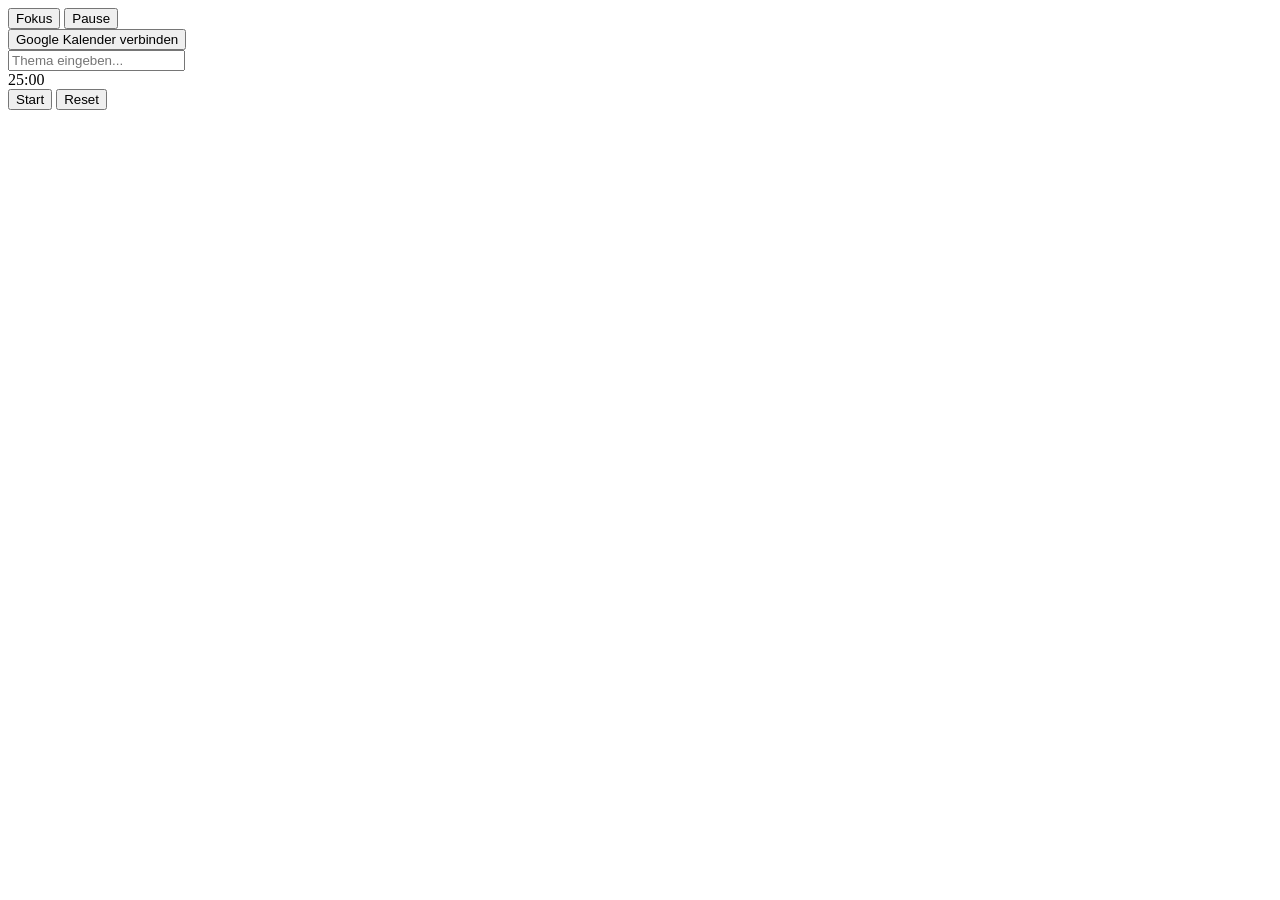
==== index.html @ 90860782 "Create index.html" ====
<!DOCTYPE html>
<html lang="de">
<head>
  <meta charset="UTF-8" />
  <meta name="viewport" content="width=device-width, initial-scale=1.0, maximum-scale=1.0, user-scalable=no" />
  <meta name="apple-mobile-web-app-capable" content="yes" />
  <meta name="apple-mobile-web-app-status-bar-style" content="black-translucent" />
  <meta name="theme-color" content="#0d0d0f" />
  <title>Focus</title>
  <link rel="stylesheet" href="style.css" />
  <link rel="manifest" href="manifest.json" />
  <script src="https://accounts.google.com/gsi/client" async defer></script>
</head>
<body>
  <main class="container">
    <header class="top-bar">
      <div class="mode-switch">
        <button id="btn-focus" class="mode-btn active" onclick="setMode('focus')">Fokus</button>
        <button id="btn-break" class="mode-btn" onclick="setMode('break')">Pause</button>
      </div>
      <button id="auth-btn" class="auth-btn" onclick="handleAuth()">Google Kalender verbinden</button>
    </header>

    <section class="timer-section">
      <input 
        type="text" 
        id="topic-input" 
        placeholder="Thema eingeben..." 
        autocomplete="off"
      />
      <div id="timer-display" class="timer">25:00</div>
      
      <div class="controls">
        <button id="start-btn" class="primary-btn" onclick="toggleTimer()">Start</button>
        <button id="reset-btn" class="secondary-btn" onclick="resetTimer()">Reset</button>
      </div>
      <p id="status-msg" class="status-msg"></p>
    </section>
  </main>

  <script>
    // HIER DEINE GOOGLE CLIENT ID EINTRAGEN:
    const CLIENT_ID = "DEINE_CLIENT_ID_HIER.apps.googleusercontent.com";
    const SCOPES = "https://www.googleapis.com/auth/calendar.events";

    let tokenClient;
    let accessToken = localStorage.getItem("gcal_token") || null;

    let mode = "focus"; // 'focus' oder 'break'
    let duration = 25 * 60;
    let timeLeft = duration;
    let timerInterval = null;
    let startTime = null;

    const timerDisplay = document.getElementById("timer-display");
    const startBtn = document.getElementById("start-btn");
    const topicInput = document.getElementById("topic-input");
    const authBtn = document.getElementById("auth-btn");
    const statusMsg = document.getElementById("status-msg");

    // Gespeichertes Thema laden
    topicInput.value = localStorage.getItem("focus_topic") || "";
    topicInput.addEventListener("input", () => {
      localStorage.setItem("focus_topic", topicInput.value);
    });

    // Google OAuth initialisieren
    window.onload = () => {
      if (accessToken) {
        authBtn.textContent = "Kalender aktiv";
        authBtn.classList.add("connected");
      }
      tokenClient = google.accounts.oauth2.initTokenClient({
        client_id: CLIENT_ID,
        scope: SCOPES,
        callback: (tokenResponse) => {
          if (tokenResponse && tokenResponse.access_token) {
            accessToken = tokenResponse.access_token;
            localStorage.setItem("gcal_token", accessToken);
            authBtn.textContent = "Kalender aktiv";
            authBtn.classList.add("connected");
            showStatus("Google Kalender verbunden.");
          }
        },
      });
    };

    function handleAuth() {
      tokenClient.requestAccessToken({ prompt: "consent" });
    }

    function setMode(newMode) {
      if (timerInterval) clearInterval(timerInterval);
      timerInterval = null;
      startBtn.textContent = "Start";
      mode = newMode;

      document.getElementById("btn-focus").classList.toggle("active", mode === "focus");
      document.getElementById("btn-break").classList.toggle("active", mode === "break");

      duration = mode === "focus" ? 25 * 60 : 5 * 60;
      timeLeft = duration;
      updateDisplay();
    }

    function toggleTimer() {
      if (timerInterval) {
        clearInterval(timerInterval);
        timerInterval = null;
        startBtn.textContent = "Weiter";
      } else {
        if (!startTime) startTime = new Date();
        startBtn.textContent = "Pause";
        timerInterval = setInterval(() => {
          timeLeft--;
          updateDisplay();
          if (timeLeft <= 0) {
            completeSession();
          }
        }, 1000);
      }
    }

    function resetTimer() {
      clearInterval(timerInterval);
      timerInterval = null;
      startTime = null;
      timeLeft = duration;
      startBtn.textContent = "Start";
      updateDisplay();
    }

    function updateDisplay() {
      const mins = Math.floor(timeLeft / 60).toString().padStart(2, "0");
      const secs = (timeLeft % 60).toString().padStart(2, "0");
      timerDisplay.textContent = `${mins}:${secs}`;
      document.title = `${mins}:${secs} – ${topicInput.value || "Focus"}`;
    }

    async function completeSession() {
      clearInterval(timerInterval);
      timerInterval = null;
      const endTime = new Date();
      playBeep();

      if (mode === "focus" && accessToken) {
        await logToGoogleCalendar(startTime || new Date(endTime - duration * 1000), endTime);
      } else if (mode === "focus") {
        showStatus("Session beendet (Kalender nicht verbunden).");
      }

      startTime = null;
      setMode(mode === "focus" ? "break" : "focus");
    }

    async function logToGoogleCalendar(start, end) {
      const topic = topicInput.value.trim() || "Fokus-Session";
      const event = {
        summary: `🍅 ${topic}`,
        description: "Automatisch erfasste Pomodoro-Session",
        start: { dateTime: start.toISOString() },
        end: { dateTime: end.toISOString() },
      };

      try {
        const res = await fetch("https://www.googleapis.com/calendar/v3/calendars/primary/events", {
          method: "POST",
          headers: {
            Authorization: `Bearer ${accessToken}`,
            "Content-Type": "application/json",
          },
          body: JSON.stringify(event),
        });

        if (res.status === 401) {
          // Token abgelaufen -> neu anfordern
          localStorage.removeItem("gcal_token");
          authBtn.textContent = "Neu verbinden";
          authBtn.classList.remove("connected");
          showStatus("Bitte Kalender kurz neu verbinden.");
          return;
        }

        if (res.ok) {
          showStatus(`Im Kalender gespeichert: ${topic}`);
        }
      } catch (err) {
        showStatus("Fehler beim Kalender-Sync.");
      }
    }

    function showStatus(text) {
      statusMsg.textContent = text;
      setTimeout(() => (statusMsg.textContent = ""), 5000);
    }

    function playBeep() {
      const ctx = new (window.AudioContext || window.webkitAudioContext)();
      const osc = ctx.createOscillator();
      osc.type = "sine";
      osc.frequency.setValueAtTime(528, ctx.currentTime);
      osc.connect(ctx.destination);
      osc.start();
      osc.stop(ctx.currentTime + 0.4);
    }
  </script>
</body>
</html>
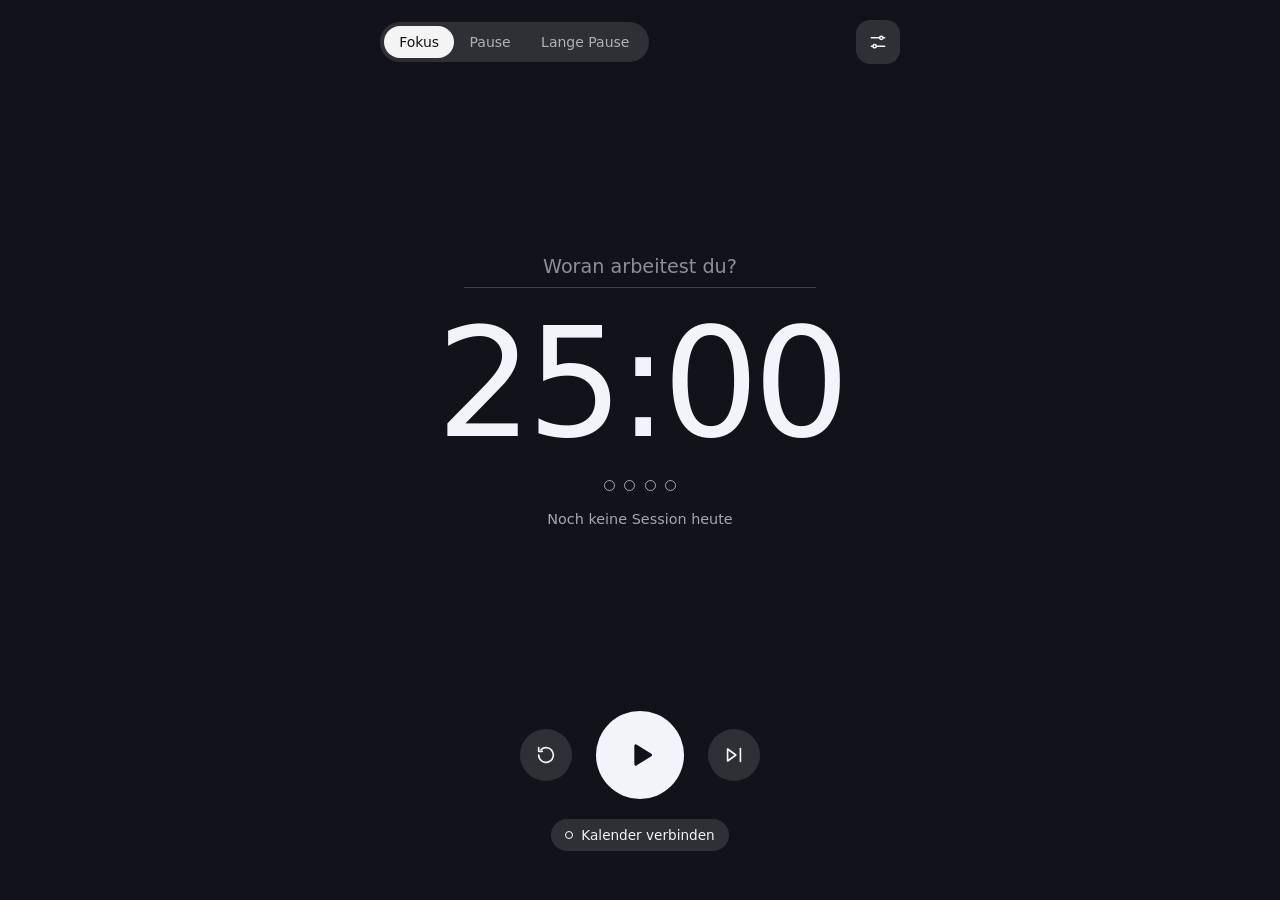
==== commit d5c44011: "Add files via upload" ====
--- a/index.html
+++ b/index.html
@@ -2,207 +2,79 @@
 <html lang="de">
 <head>
   <meta charset="UTF-8" />
-  <meta name="viewport" content="width=device-width, initial-scale=1.0, maximum-scale=1.0, user-scalable=no" />
+  <meta name="viewport" content="width=device-width, initial-scale=1, viewport-fit=cover" />
+  <meta name="theme-color" content="#12131A" />
+  <meta name="color-scheme" content="dark" />
+  <meta name="description" content="Pomodoro-Timer mit Google-Kalender-Anbindung" />
   <meta name="apple-mobile-web-app-capable" content="yes" />
+  <meta name="mobile-web-app-capable" content="yes" />
   <meta name="apple-mobile-web-app-status-bar-style" content="black-translucent" />
-  <meta name="theme-color" content="#0d0d0f" />
+  <meta name="apple-mobile-web-app-title" content="Focus" />
   <title>Focus</title>
+  <link rel="manifest" href="manifest.json" />
+  <link rel="icon" href="icons/icon-192.png" type="image/png" />
+  <link rel="apple-touch-icon" href="icons/apple-touch-icon.png" />
   <link rel="stylesheet" href="style.css" />
-  <link rel="manifest" href="manifest.json" />
   <script src="https://accounts.google.com/gsi/client" async defer></script>
 </head>
-<body>
-  <main class="container">
-    <header class="top-bar">
-      <div class="mode-switch">
-        <button id="btn-focus" class="mode-btn active" onclick="setMode('focus')">Fokus</button>
-        <button id="btn-break" class="mode-btn" onclick="setMode('break')">Pause</button>
+<body data-mode="focus">
+  <div class="fill" id="fill" aria-hidden="true"></div>
+
+  <main class="app">
+    <header class="bar">
+      <div class="modes" role="group" aria-label="Phase">
+        <button class="mode" data-mode="focus" aria-pressed="true">Fokus</button>
+        <button class="mode" data-mode="break" aria-pressed="false">Pause</button>
+        <button class="mode" data-mode="long" aria-pressed="false">Lange Pause</button>
       </div>
-      <button id="auth-btn" class="auth-btn" onclick="handleAuth()">Google Kalender verbinden</button>
+      <button id="settings-btn" class="icon-btn" aria-label="Einstellungen">
+        <svg viewBox="0 0 24 24" width="20" height="20" fill="none" stroke="currentColor" stroke-width="1.8" stroke-linecap="round"><path d="M4 7h10M18 7h2M4 17h2M10 17h10"/><circle cx="16" cy="7" r="2"/><circle cx="8" cy="17" r="2"/></svg>
+      </button>
     </header>
 
-    <section class="timer-section">
-      <input 
-        type="text" 
-        id="topic-input" 
-        placeholder="Thema eingeben..." 
-        autocomplete="off"
-      />
-      <div id="timer-display" class="timer">25:00</div>
-      
-      <div class="controls">
-        <button id="start-btn" class="primary-btn" onclick="toggleTimer()">Start</button>
-        <button id="reset-btn" class="secondary-btn" onclick="resetTimer()">Reset</button>
+    <section class="stage">
+      <label class="sr-only" for="topic">Thema der Session</label>
+      <input id="topic" type="text" placeholder="Woran arbeitest du?" autocomplete="off" maxlength="80" />
+      <div id="time" class="time" role="timer" aria-label="Verbleibende Zeit">25:00</div>
+      <div class="dots" id="dots" role="img" aria-label="0 von 4 Sessions">
+        <span></span><span></span><span></span><span></span>
       </div>
-      <p id="status-msg" class="status-msg"></p>
+      <p id="today" class="today"></p>
     </section>
+
+    <footer class="dock">
+      <button id="reset" class="icon-btn round" aria-label="Zurücksetzen">
+        <svg viewBox="0 0 24 24" width="22" height="22" fill="none" stroke="currentColor" stroke-width="1.8" stroke-linecap="round" stroke-linejoin="round"><path d="M4 12a8 8 0 1 0 2.6-5.9"/><path d="M4 4v4h4"/></svg>
+      </button>
+      <button id="toggle" class="play" aria-label="Start">
+        <svg class="i-play" viewBox="0 0 24 24" width="34" height="34" fill="currentColor"><path d="M8 5.5v13a1 1 0 0 0 1.5.86l10.5-6.5a1 1 0 0 0 0-1.72L9.5 4.64A1 1 0 0 0 8 5.5Z"/></svg>
+        <svg class="i-pause" viewBox="0 0 24 24" width="34" height="34" fill="currentColor"><rect x="6" y="5" width="4.5" height="14" rx="1.2"/><rect x="13.5" y="5" width="4.5" height="14" rx="1.2"/></svg>
+      </button>
+      <button id="skip" class="icon-btn round" aria-label="Phase überspringen">
+        <svg viewBox="0 0 24 24" width="22" height="22" fill="none" stroke="currentColor" stroke-width="1.8" stroke-linecap="round" stroke-linejoin="round"><path d="M5 5.5v13l9-6.5-9-6.5Z"/><path d="M19 5v14"/></svg>
+      </button>
+    </footer>
+
+    <button id="cal" class="cal"><span class="cal-dot"></span><span id="cal-text">Kalender verbinden</span></button>
+    <p id="status" class="status" role="status" aria-live="polite"></p>
   </main>
 
-  <script>
-    // HIER DEINE GOOGLE CLIENT ID EINTRAGEN:
-    const CLIENT_ID = "DEINE_CLIENT_ID_HIER.apps.googleusercontent.com";
-    const SCOPES = "https://www.googleapis.com/auth/calendar.events";
+  <dialog id="settings">
+    <form method="dialog" id="settings-form">
+      <h2>Einstellungen</h2>
+      <p class="hint">Dauer in Minuten</p>
+      <label>Fokus <input id="s-focus" type="number" min="1" max="180" inputmode="numeric" /></label>
+      <label>Pause <input id="s-break" type="number" min="1" max="60" inputmode="numeric" /></label>
+      <label>Lange Pause <input id="s-long" type="number" min="1" max="90" inputmode="numeric" /></label>
+      <p id="install-hint" class="hint" hidden>Zum Installieren: Teilen-Symbol, dann „Zum Home-Bildschirm“.</p>
+      <div class="dialog-actions">
+        <button type="button" id="install" class="ghost" hidden>App installieren</button>
+        <button type="button" id="cancel" class="ghost">Abbrechen</button>
+        <button type="submit" class="solid">Speichern</button>
+      </div>
+    </form>
+  </dialog>
 
-    let tokenClient;
-    let accessToken = localStorage.getItem("gcal_token") || null;
-
-    let mode = "focus"; // 'focus' oder 'break'
-    let duration = 25 * 60;
-    let timeLeft = duration;
-    let timerInterval = null;
-    let startTime = null;
-
-    const timerDisplay = document.getElementById("timer-display");
-    const startBtn = document.getElementById("start-btn");
-    const topicInput = document.getElementById("topic-input");
-    const authBtn = document.getElementById("auth-btn");
-    const statusMsg = document.getElementById("status-msg");
-
-    // Gespeichertes Thema laden
-    topicInput.value = localStorage.getItem("focus_topic") || "";
-    topicInput.addEventListener("input", () => {
-      localStorage.setItem("focus_topic", topicInput.value);
-    });
-
-    // Google OAuth initialisieren
-    window.onload = () => {
-      if (accessToken) {
-        authBtn.textContent = "Kalender aktiv";
-        authBtn.classList.add("connected");
-      }
-      tokenClient = google.accounts.oauth2.initTokenClient({
-        client_id: CLIENT_ID,
-        scope: SCOPES,
-        callback: (tokenResponse) => {
-          if (tokenResponse && tokenResponse.access_token) {
-            accessToken = tokenResponse.access_token;
-            localStorage.setItem("gcal_token", accessToken);
-            authBtn.textContent = "Kalender aktiv";
-            authBtn.classList.add("connected");
-            showStatus("Google Kalender verbunden.");
-          }
-        },
-      });
-    };
-
-    function handleAuth() {
-      tokenClient.requestAccessToken({ prompt: "consent" });
-    }
-
-    function setMode(newMode) {
-      if (timerInterval) clearInterval(timerInterval);
-      timerInterval = null;
-      startBtn.textContent = "Start";
-      mode = newMode;
-
-      document.getElementById("btn-focus").classList.toggle("active", mode === "focus");
-      document.getElementById("btn-break").classList.toggle("active", mode === "break");
-
-      duration = mode === "focus" ? 25 * 60 : 5 * 60;
-      timeLeft = duration;
-      updateDisplay();
-    }
-
-    function toggleTimer() {
-      if (timerInterval) {
-        clearInterval(timerInterval);
-        timerInterval = null;
-        startBtn.textContent = "Weiter";
-      } else {
-        if (!startTime) startTime = new Date();
-        startBtn.textContent = "Pause";
-        timerInterval = setInterval(() => {
-          timeLeft--;
-          updateDisplay();
-          if (timeLeft <= 0) {
-            completeSession();
-          }
-        }, 1000);
-      }
-    }
-
-    function resetTimer() {
-      clearInterval(timerInterval);
-      timerInterval = null;
-      startTime = null;
-      timeLeft = duration;
-      startBtn.textContent = "Start";
-      updateDisplay();
-    }
-
-    function updateDisplay() {
-      const mins = Math.floor(timeLeft / 60).toString().padStart(2, "0");
-      const secs = (timeLeft % 60).toString().padStart(2, "0");
-      timerDisplay.textContent = `${mins}:${secs}`;
-      document.title = `${mins}:${secs} – ${topicInput.value || "Focus"}`;
-    }
-
-    async function completeSession() {
-      clearInterval(timerInterval);
-      timerInterval = null;
-      const endTime = new Date();
-      playBeep();
-
-      if (mode === "focus" && accessToken) {
-        await logToGoogleCalendar(startTime || new Date(endTime - duration * 1000), endTime);
-      } else if (mode === "focus") {
-        showStatus("Session beendet (Kalender nicht verbunden).");
-      }
-
-      startTime = null;
-      setMode(mode === "focus" ? "break" : "focus");
-    }
-
-    async function logToGoogleCalendar(start, end) {
-      const topic = topicInput.value.trim() || "Fokus-Session";
-      const event = {
-        summary: `🍅 ${topic}`,
-        description: "Automatisch erfasste Pomodoro-Session",
-        start: { dateTime: start.toISOString() },
-        end: { dateTime: end.toISOString() },
-      };
-
-      try {
-        const res = await fetch("https://www.googleapis.com/calendar/v3/calendars/primary/events", {
-          method: "POST",
-          headers: {
-            Authorization: `Bearer ${accessToken}`,
-            "Content-Type": "application/json",
-          },
-          body: JSON.stringify(event),
-        });
-
-        if (res.status === 401) {
-          // Token abgelaufen -> neu anfordern
-          localStorage.removeItem("gcal_token");
-          authBtn.textContent = "Neu verbinden";
-          authBtn.classList.remove("connected");
-          showStatus("Bitte Kalender kurz neu verbinden.");
-          return;
-        }
-
-        if (res.ok) {
-          showStatus(`Im Kalender gespeichert: ${topic}`);
-        }
-      } catch (err) {
-        showStatus("Fehler beim Kalender-Sync.");
-      }
-    }
-
-    function showStatus(text) {
-      statusMsg.textContent = text;
-      setTimeout(() => (statusMsg.textContent = ""), 5000);
-    }
-
-    function playBeep() {
-      const ctx = new (window.AudioContext || window.webkitAudioContext)();
-      const osc = ctx.createOscillator();
-      osc.type = "sine";
-      osc.frequency.setValueAtTime(528, ctx.currentTime);
-      osc.connect(ctx.destination);
-      osc.start();
-      osc.stop(ctx.currentTime + 0.4);
-    }
-  </script>
+  <script src="app.js"></script>
 </body>
 </html>
--- a/style.css
+++ b/style.css
@@ -0,0 +1,132 @@
+:root {
+  --ink: #12131A;
+  --text: #F3F4FA;
+  --muted: rgba(243, 244, 250, .66);
+  --line: rgba(255, 255, 255, .2);
+  --glass: rgba(255, 255, 255, .12);
+  --fill: #3350F0;
+  --font: "SF Pro Rounded", ui-rounded, "Segoe UI Variable Display", "Segoe UI", system-ui, -apple-system, sans-serif;
+}
+body[data-mode="break"] { --fill: #0F8A7C; }
+body[data-mode="long"]  { --fill: #7A4FD6; }
+
+* { box-sizing: border-box; margin: 0; padding: 0; }
+html, body { height: 100%; }
+body {
+  background: var(--ink);
+  color: var(--text);
+  font-family: var(--font);
+  overflow: hidden;
+  -webkit-tap-highlight-color: transparent;
+  -webkit-user-select: none;
+  user-select: none;
+}
+button, input { font: inherit; color: inherit; }
+button { cursor: pointer; border: 0; background: none; }
+:focus-visible { outline: 2px solid #fff; outline-offset: 3px; }
+.sr-only { position: absolute; width: 1px; height: 1px; overflow: hidden; clip: rect(0 0 0 0); white-space: nowrap; }
+
+/* Die Zeit füllt den Bildschirm von unten */
+.fill {
+  position: fixed; inset: 0;
+  background: var(--fill);
+  transform-origin: 50% 100%;
+  transform: scaleY(0);
+  transition: transform 1s linear, background-color .4s;
+}
+.fill.snap { transition: background-color .4s; }
+
+.app {
+  position: relative;
+  height: 100vh; height: 100dvh;
+  max-width: 560px;
+  margin: 0 auto;
+  display: flex; flex-direction: column;
+  padding: max(1.25rem, env(safe-area-inset-top)) 1.25rem max(1.25rem, env(safe-area-inset-bottom));
+}
+
+.bar { display: flex; justify-content: space-between; align-items: center; gap: .75rem; }
+.modes { display: flex; background: var(--glass); padding: 4px; border-radius: 999px; }
+.mode {
+  padding: .5rem .95rem; border-radius: 999px;
+  font-size: .875rem; font-weight: 500; color: var(--muted);
+  transition: background-color .2s, color .2s;
+}
+.mode[aria-pressed="true"] { background: rgba(255, 255, 255, .95); color: var(--ink); }
+
+.icon-btn {
+  width: 44px; height: 44px; display: grid; place-items: center;
+  border-radius: 14px; background: var(--glass); color: var(--text);
+  transition: background-color .2s;
+}
+.icon-btn:hover { background: rgba(255, 255, 255, .2); }
+.icon-btn.round { border-radius: 50%; width: 52px; height: 52px; }
+
+.stage {
+  flex: 1; display: flex; flex-direction: column;
+  align-items: center; justify-content: center; gap: 1.25rem;
+}
+#topic {
+  width: 100%; max-width: 22rem; text-align: center;
+  background: transparent; border: 0; border-bottom: 1px solid var(--line);
+  font-size: 1.2rem; padding: .6rem; outline: none;
+  -webkit-user-select: text; user-select: text;
+}
+#topic::placeholder { color: rgba(243, 244, 250, .55); }
+#topic:focus { border-bottom-color: #fff; }
+
+.time {
+  font-size: clamp(5.5rem, 24vw, 9.5rem);
+  font-weight: 300; line-height: 1;
+  letter-spacing: -.04em;
+  font-variant-numeric: tabular-nums;
+}
+.dots { display: flex; gap: .6rem; }
+.dots span { width: 11px; height: 11px; border-radius: 50%; border: 1.5px solid rgba(255, 255, 255, .6); transition: background-color .3s; }
+.dots span.on { background: #fff; border-color: #fff; }
+.today { font-size: .9rem; color: var(--muted); min-height: 1.3em; }
+
+.dock { display: flex; justify-content: center; align-items: center; gap: 1.5rem; padding-bottom: 1.25rem; }
+.play {
+  width: 88px; height: 88px; border-radius: 50%;
+  display: grid; place-items: center;
+  background: var(--text); color: var(--ink);
+  transition: transform .12s;
+}
+.play:active { transform: scale(.94); }
+.play .i-pause, .play.running .i-play { display: none; }
+.play.running .i-pause { display: block; }
+
+.cal {
+  align-self: center; display: flex; align-items: center; gap: .5rem;
+  padding: .5rem .9rem; border-radius: 999px;
+  background: var(--glass); font-size: .85rem; color: var(--text);
+}
+.cal-dot { width: 8px; height: 8px; border-radius: 50%; border: 1.5px solid #fff; }
+.cal.on .cal-dot { background: #7CF0A8; border-color: #7CF0A8; }
+.status { text-align: center; font-size: .85rem; color: var(--muted); min-height: 1.4em; margin-top: .6rem; }
+
+dialog {
+  margin: auto; width: min(92vw, 360px);
+  background: #1B1D27; color: var(--text);
+  border: 1px solid var(--line); border-radius: 20px; padding: 1.5rem;
+}
+dialog::backdrop { background: rgba(8, 9, 14, .6); backdrop-filter: blur(6px); }
+dialog h2 { font-size: 1.15rem; font-weight: 600; margin-bottom: .25rem; }
+dialog .hint { color: var(--muted); font-size: .85rem; margin-bottom: 1rem; }
+dialog label { display: flex; justify-content: space-between; align-items: center; padding: .55rem 0; border-bottom: 1px solid var(--line); }
+dialog input {
+  width: 5rem; text-align: right; background: rgba(255, 255, 255, .08);
+  border: 1px solid var(--line); border-radius: 10px; padding: .4rem .6rem;
+}
+.dialog-actions { display: flex; justify-content: flex-end; flex-wrap: wrap; gap: .5rem; margin-top: 1.25rem; }
+.ghost, .solid { padding: .6rem 1rem; border-radius: 12px; font-weight: 500; }
+.ghost { background: rgba(255, 255, 255, .08); }
+.solid { background: var(--text); color: var(--ink); }
+
+@media (prefers-reduced-motion: reduce) {
+  .fill, .play, .dots span { transition: none; }
+}
+@media (max-width: 380px) {
+  .mode { padding: .5rem .7rem; font-size: .8rem; }
+}
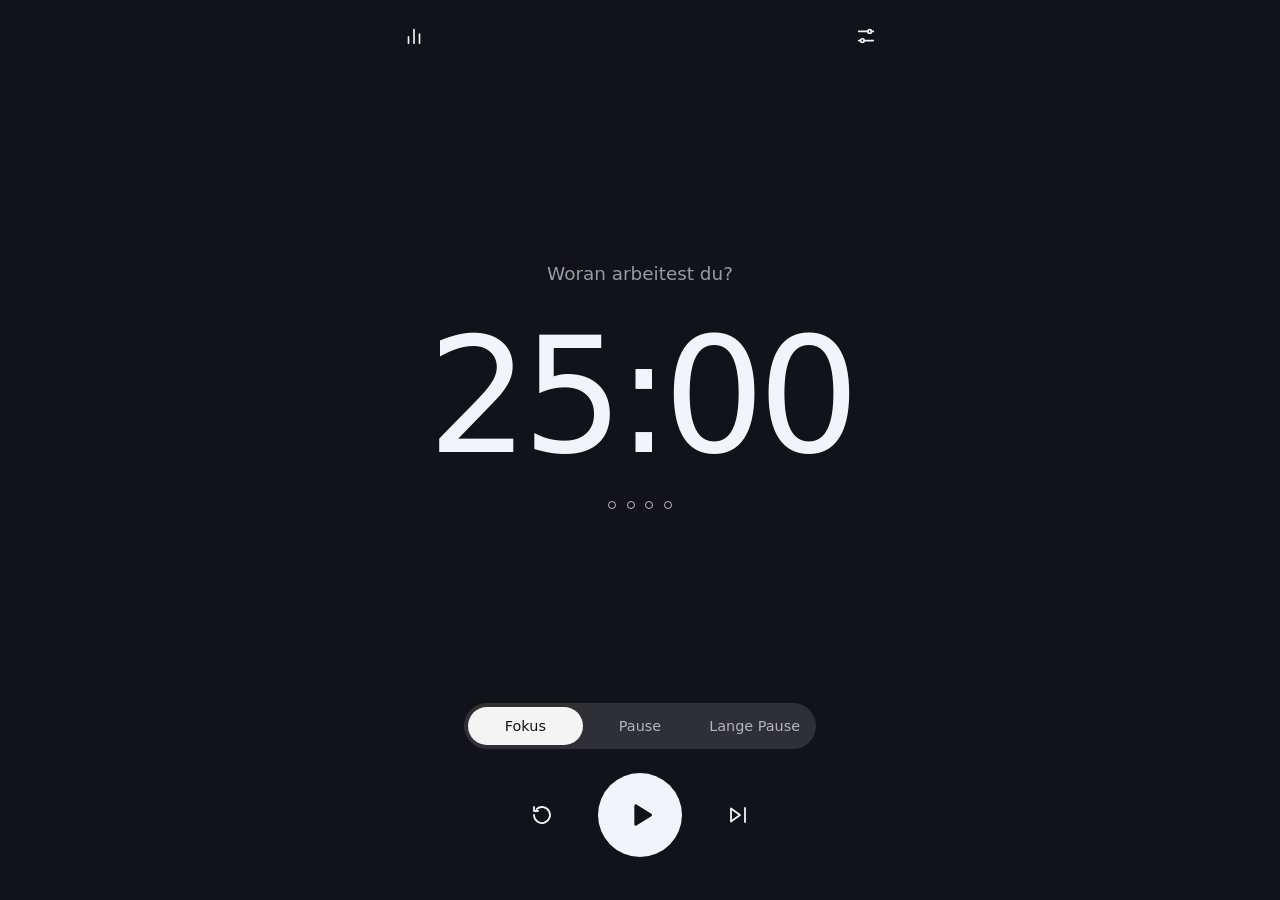
==== commit d395b43b: "Add files via upload" ====
--- a/index.html
+++ b/index.html
@@ -5,7 +5,7 @@
   <meta name="viewport" content="width=device-width, initial-scale=1, viewport-fit=cover" />
   <meta name="theme-color" content="#12131A" />
   <meta name="color-scheme" content="dark" />
-  <meta name="description" content="Pomodoro-Timer mit Google-Kalender-Anbindung" />
+  <meta name="description" content="Minimalistischer Pomodoro-Timer mit Google-Kalender-Anbindung" />
   <meta name="apple-mobile-web-app-capable" content="yes" />
   <meta name="mobile-web-app-capable" content="yes" />
   <meta name="apple-mobile-web-app-status-bar-style" content="black-translucent" />
@@ -22,13 +22,11 @@
 
   <main class="app">
     <header class="bar">
-      <div class="modes" role="group" aria-label="Phase">
-        <button class="mode" data-mode="focus" aria-pressed="true">Fokus</button>
-        <button class="mode" data-mode="break" aria-pressed="false">Pause</button>
-        <button class="mode" data-mode="long" aria-pressed="false">Lange Pause</button>
-      </div>
+      <button id="stats-btn" class="icon-btn" aria-label="Statistik">
+        <svg viewBox="0 0 24 24" width="22" height="22" fill="none" stroke="currentColor" stroke-width="1.8" stroke-linecap="round"><path d="M6 20v-7M12 20V5M18 20v-10"/></svg>
+      </button>
       <button id="settings-btn" class="icon-btn" aria-label="Einstellungen">
-        <svg viewBox="0 0 24 24" width="20" height="20" fill="none" stroke="currentColor" stroke-width="1.8" stroke-linecap="round"><path d="M4 7h10M18 7h2M4 17h2M10 17h10"/><circle cx="16" cy="7" r="2"/><circle cx="8" cy="17" r="2"/></svg>
+        <svg viewBox="0 0 24 24" width="22" height="22" fill="none" stroke="currentColor" stroke-width="1.8" stroke-linecap="round"><path d="M4 7h10M18 7h2M4 17h2M10 17h10"/><circle cx="16" cy="7" r="2"/><circle cx="8" cy="17" r="2"/></svg>
       </button>
     </header>
 
@@ -36,42 +34,79 @@
       <label class="sr-only" for="topic">Thema der Session</label>
       <input id="topic" type="text" placeholder="Woran arbeitest du?" autocomplete="off" maxlength="80" />
       <div id="time" class="time" role="timer" aria-label="Verbleibende Zeit">25:00</div>
-      <div class="dots" id="dots" role="img" aria-label="0 von 4 Sessions">
-        <span></span><span></span><span></span><span></span>
-      </div>
-      <p id="today" class="today"></p>
+      <div class="dots" id="dots" role="img" aria-label="0 von 4 Sessions"><span></span><span></span><span></span><span></span></div>
     </section>
 
+    <div class="modes" role="group" aria-label="Phase">
+      <button class="mode" data-mode="focus" aria-pressed="true">Fokus</button>
+      <button class="mode" data-mode="break" aria-pressed="false">Pause</button>
+      <button class="mode" data-mode="long" aria-pressed="false">Lange Pause</button>
+    </div>
+
     <footer class="dock">
-      <button id="reset" class="icon-btn round" aria-label="Zurücksetzen">
-        <svg viewBox="0 0 24 24" width="22" height="22" fill="none" stroke="currentColor" stroke-width="1.8" stroke-linecap="round" stroke-linejoin="round"><path d="M4 12a8 8 0 1 0 2.6-5.9"/><path d="M4 4v4h4"/></svg>
+      <button id="reset" class="icon-btn" aria-label="Zurücksetzen">
+        <svg viewBox="0 0 24 24" width="24" height="24" fill="none" stroke="currentColor" stroke-width="1.8" stroke-linecap="round" stroke-linejoin="round"><path d="M4 12a8 8 0 1 0 2.6-5.9"/><path d="M4 4v4h4"/></svg>
       </button>
       <button id="toggle" class="play" aria-label="Start">
         <svg class="i-play" viewBox="0 0 24 24" width="34" height="34" fill="currentColor"><path d="M8 5.5v13a1 1 0 0 0 1.5.86l10.5-6.5a1 1 0 0 0 0-1.72L9.5 4.64A1 1 0 0 0 8 5.5Z"/></svg>
         <svg class="i-pause" viewBox="0 0 24 24" width="34" height="34" fill="currentColor"><rect x="6" y="5" width="4.5" height="14" rx="1.2"/><rect x="13.5" y="5" width="4.5" height="14" rx="1.2"/></svg>
       </button>
-      <button id="skip" class="icon-btn round" aria-label="Phase überspringen">
-        <svg viewBox="0 0 24 24" width="22" height="22" fill="none" stroke="currentColor" stroke-width="1.8" stroke-linecap="round" stroke-linejoin="round"><path d="M5 5.5v13l9-6.5-9-6.5Z"/><path d="M19 5v14"/></svg>
+      <button id="skip" class="icon-btn" aria-label="Phase überspringen">
+        <svg viewBox="0 0 24 24" width="24" height="24" fill="none" stroke="currentColor" stroke-width="1.8" stroke-linecap="round" stroke-linejoin="round"><path d="M5 5.5v13l9-6.5-9-6.5Z"/><path d="M19 5v14"/></svg>
       </button>
     </footer>
-
-    <button id="cal" class="cal"><span class="cal-dot"></span><span id="cal-text">Kalender verbinden</span></button>
     <p id="status" class="status" role="status" aria-live="polite"></p>
   </main>
 
-  <dialog id="settings">
-    <form method="dialog" id="settings-form">
-      <h2>Einstellungen</h2>
-      <p class="hint">Dauer in Minuten</p>
-      <label>Fokus <input id="s-focus" type="number" min="1" max="180" inputmode="numeric" /></label>
-      <label>Pause <input id="s-break" type="number" min="1" max="60" inputmode="numeric" /></label>
-      <label>Lange Pause <input id="s-long" type="number" min="1" max="90" inputmode="numeric" /></label>
-      <p id="install-hint" class="hint" hidden>Zum Installieren: Teilen-Symbol, dann „Zum Home-Bildschirm“.</p>
-      <div class="dialog-actions">
-        <button type="button" id="install" class="ghost" hidden>App installieren</button>
-        <button type="button" id="cancel" class="ghost">Abbrechen</button>
-        <button type="submit" class="solid">Speichern</button>
+  <dialog id="stats" class="sheet" aria-label="Statistik">
+    <div class="sheet-body">
+      <div class="sheet-head">
+        <h2>Statistik</h2>
+        <button type="button" class="icon-btn" id="stats-close" aria-label="Schließen">
+          <svg viewBox="0 0 24 24" width="20" height="20" fill="none" stroke="currentColor" stroke-width="1.8" stroke-linecap="round"><path d="M6 6l12 12M18 6L6 18"/></svg>
+        </button>
       </div>
+      <div class="kpis">
+        <div><b id="k-today">0 Min</b><span id="l-today">Heute</span></div>
+        <div><b id="k-week">0 Min</b><span id="l-week">Letzte 7 Tage</span></div>
+        <div><b id="k-month">0 Min</b><span id="l-month">Letzte 30 Tage</span></div>
+        <div><b id="k-streak">0</b><span>Tage in Folge</span></div>
+      </div>
+      <div class="chart" id="chart"></div>
+      <p class="hint" id="stats-src"></p>
+    </div>
+  </dialog>
+
+  <dialog id="settings" class="sheet" aria-label="Einstellungen">
+    <form method="dialog" id="settings-form" class="sheet-body">
+      <div class="sheet-head">
+        <h2>Einstellungen</h2>
+        <button type="button" class="icon-btn" id="settings-close" aria-label="Schließen">
+          <svg viewBox="0 0 24 24" width="20" height="20" fill="none" stroke="currentColor" stroke-width="1.8" stroke-linecap="round"><path d="M6 6l12 12M18 6L6 18"/></svg>
+        </button>
+      </div>
+
+      <div class="group">
+        <h3>Dauer in Minuten</h3>
+        <label>Fokus <input id="s-focus" type="number" min="1" max="180" inputmode="numeric" /></label>
+        <label>Pause <input id="s-break" type="number" min="1" max="60" inputmode="numeric" /></label>
+        <label>Lange Pause <input id="s-long" type="number" min="1" max="90" inputmode="numeric" /></label>
+      </div>
+
+      <div class="group">
+        <h3>Google Kalender</h3>
+        <p class="hint" id="cal-state">Nicht verbunden</p>
+        <p class="hint">Beendete Fokus-Sessions werden eingetragen. Daraus entsteht auch die Statistik für alle deine Geräte.</p>
+        <button type="button" id="cal-btn" class="ghost wide">Kalender verbinden</button>
+      </div>
+
+      <div class="group" id="install-group" hidden>
+        <h3>App</h3>
+        <p class="hint" id="install-hint" hidden>Zum Installieren: Teilen-Symbol, dann „Zum Home-Bildschirm“.</p>
+        <button type="button" id="install" class="ghost wide" hidden>App installieren</button>
+      </div>
+
+      <button type="submit" class="solid wide">Speichern</button>
     </form>
   </dialog>
 
--- a/style.css
+++ b/style.css
@@ -1,11 +1,12 @@
 :root {
   --ink: #12131A;
   --text: #F3F4FA;
-  --muted: rgba(243, 244, 250, .66);
+  --muted: rgba(243, 244, 250, .68);
   --line: rgba(255, 255, 255, .2);
   --glass: rgba(255, 255, 255, .12);
   --fill: #3350F0;
   --font: "SF Pro Rounded", ui-rounded, "Segoe UI Variable Display", "Segoe UI", system-ui, -apple-system, sans-serif;
+  --wave: url("data:image/svg+xml,%3Csvg xmlns='http://www.w3.org/2000/svg' viewBox='0 0 400 28' preserveAspectRatio='none'%3E%3Cpath d='M0 14Q100 0 200 14T400 14V28H0Z'/%3E%3C/svg%3E");
 }
 body[data-mode="break"] { --fill: #0F8A7C; }
 body[data-mode="long"]  { --fill: #7A4FD6; }
@@ -13,120 +14,100 @@
 * { box-sizing: border-box; margin: 0; padding: 0; }
 html, body { height: 100%; }
 body {
-  background: var(--ink);
-  color: var(--text);
-  font-family: var(--font);
-  overflow: hidden;
-  -webkit-tap-highlight-color: transparent;
-  -webkit-user-select: none;
-  user-select: none;
+  background: var(--ink); color: var(--text); font-family: var(--font);
+  overflow: hidden; -webkit-tap-highlight-color: transparent;
+  -webkit-user-select: none; user-select: none;
 }
 button, input { font: inherit; color: inherit; }
 button { cursor: pointer; border: 0; background: none; }
 :focus-visible { outline: 2px solid #fff; outline-offset: 3px; }
 .sr-only { position: absolute; width: 1px; height: 1px; overflow: hidden; clip: rect(0 0 0 0); white-space: nowrap; }
 
-/* Die Zeit füllt den Bildschirm von unten */
+/* Farbe steigt von unten auf, die Oberkante ist eine bewegte Welle */
 .fill {
-  position: fixed; inset: 0;
-  background: var(--fill);
-  transform-origin: 50% 100%;
-  transform: scaleY(0);
+  position: fixed; inset: 0; background: var(--fill);
+  transform: translateY(calc((1 - var(--p, 0)) * (100% + 32px)));
   transition: transform 1s linear, background-color .4s;
 }
 .fill.snap { transition: background-color .4s; }
+.fill::before, .fill::after {
+  content: ""; position: absolute; left: 0; right: 0; bottom: calc(100% - 1px);
+  background: var(--fill);
+  -webkit-mask: var(--wave) repeat-x 0 100% / 400px 28px;
+          mask: var(--wave) repeat-x 0 100% / 400px 28px;
+  animation: waveA 12s linear infinite paused;
+}
+.fill::before { height: 28px; opacity: .4; }
+.fill::after  { height: 20px; -webkit-mask-size: 260px 20px; mask-size: 260px 20px; animation-name: waveB; animation-duration: 8s; }
+body.running .fill::before, body.running .fill::after { animation-play-state: running; }
+@keyframes waveA { to { -webkit-mask-position: 400px 100%; mask-position: 400px 100%; } }
+@keyframes waveB { from { -webkit-mask-position: 260px 100%; mask-position: 260px 100%; } to { -webkit-mask-position: 0 100%; mask-position: 0 100%; } }
 
 .app {
-  position: relative;
-  height: 100vh; height: 100dvh;
-  max-width: 560px;
-  margin: 0 auto;
+  position: relative; height: 100vh; height: 100dvh; max-width: 520px; margin: 0 auto;
   display: flex; flex-direction: column;
-  padding: max(1.25rem, env(safe-area-inset-top)) 1.25rem max(1.25rem, env(safe-area-inset-bottom));
+  padding: max(.75rem, env(safe-area-inset-top)) 1.25rem max(1rem, env(safe-area-inset-bottom));
 }
+.bar { display: flex; justify-content: space-between; margin: 0 -.6rem; }
+.icon-btn { width: 48px; height: 48px; display: grid; place-items: center; border-radius: 50%; color: var(--text); transition: background-color .2s; }
+.icon-btn:hover { background: var(--glass); }
 
-.bar { display: flex; justify-content: space-between; align-items: center; gap: .75rem; }
-.modes { display: flex; background: var(--glass); padding: 4px; border-radius: 999px; }
-.mode {
-  padding: .5rem .95rem; border-radius: 999px;
-  font-size: .875rem; font-weight: 500; color: var(--muted);
-  transition: background-color .2s, color .2s;
+.stage { flex: 1; display: flex; flex-direction: column; align-items: center; justify-content: center; gap: 1.5rem; }
+#topic {
+  width: 100%; max-width: 20rem; text-align: center; background: transparent; border: 0;
+  font-size: 1.15rem; padding: .6rem; outline: none; border-radius: 10px;
+  -webkit-user-select: text; user-select: text;
 }
+#topic::placeholder { color: rgba(243, 244, 250, .6); }
+#topic:focus { background: var(--glass); }
+.time { font-size: clamp(6rem, 30vw, 10rem); font-weight: 300; line-height: 1; letter-spacing: -.045em; font-variant-numeric: tabular-nums; }
+.dots { display: flex; gap: .65rem; }
+.dots span { width: 8px; height: 8px; border-radius: 50%; border: 1.5px solid rgba(255, 255, 255, .7); transition: background-color .3s; }
+.dots span.on { background: #fff; border-color: #fff; }
+
+.modes { display: flex; align-self: center; width: 100%; max-width: 22rem; background: var(--glass); padding: 4px; border-radius: 999px; }
+.mode { flex: 1; padding: .7rem .4rem; border-radius: 999px; font-size: .9rem; font-weight: 500; color: var(--muted); white-space: nowrap; transition: background-color .2s, color .2s; }
 .mode[aria-pressed="true"] { background: rgba(255, 255, 255, .95); color: var(--ink); }
 
-.icon-btn {
-  width: 44px; height: 44px; display: grid; place-items: center;
-  border-radius: 14px; background: var(--glass); color: var(--text);
-  transition: background-color .2s;
-}
-.icon-btn:hover { background: rgba(255, 255, 255, .2); }
-.icon-btn.round { border-radius: 50%; width: 52px; height: 52px; }
-
-.stage {
-  flex: 1; display: flex; flex-direction: column;
-  align-items: center; justify-content: center; gap: 1.25rem;
-}
-#topic {
-  width: 100%; max-width: 22rem; text-align: center;
-  background: transparent; border: 0; border-bottom: 1px solid var(--line);
-  font-size: 1.2rem; padding: .6rem; outline: none;
-  -webkit-user-select: text; user-select: text;
-}
-#topic::placeholder { color: rgba(243, 244, 250, .55); }
-#topic:focus { border-bottom-color: #fff; }
-
-.time {
-  font-size: clamp(5.5rem, 24vw, 9.5rem);
-  font-weight: 300; line-height: 1;
-  letter-spacing: -.04em;
-  font-variant-numeric: tabular-nums;
-}
-.dots { display: flex; gap: .6rem; }
-.dots span { width: 11px; height: 11px; border-radius: 50%; border: 1.5px solid rgba(255, 255, 255, .6); transition: background-color .3s; }
-.dots span.on { background: #fff; border-color: #fff; }
-.today { font-size: .9rem; color: var(--muted); min-height: 1.3em; }
-
-.dock { display: flex; justify-content: center; align-items: center; gap: 1.5rem; padding-bottom: 1.25rem; }
-.play {
-  width: 88px; height: 88px; border-radius: 50%;
-  display: grid; place-items: center;
-  background: var(--text); color: var(--ink);
-  transition: transform .12s;
-}
+.dock { display: flex; justify-content: center; align-items: center; gap: 2rem; padding: 1.5rem 0 .5rem; }
+.play { width: 84px; height: 84px; border-radius: 50%; display: grid; place-items: center; background: var(--text); color: var(--ink); transition: transform .12s; }
 .play:active { transform: scale(.94); }
 .play .i-pause, .play.running .i-play { display: none; }
 .play.running .i-pause { display: block; }
+.status { text-align: center; font-size: .85rem; color: var(--muted); min-height: 1.4em; }
 
-.cal {
-  align-self: center; display: flex; align-items: center; gap: .5rem;
-  padding: .5rem .9rem; border-radius: 999px;
-  background: var(--glass); font-size: .85rem; color: var(--text);
+/* Sheets: unten angedockt auf dem Handy, zentriert am Desktop */
+dialog.sheet { margin: auto; width: min(92vw, 380px); max-height: 88dvh; overflow: auto; background: #1B1D27; color: var(--text); border: 1px solid var(--line); border-radius: 22px; padding: 0; }
+dialog.sheet::backdrop { background: rgba(8, 9, 14, .6); backdrop-filter: blur(6px); }
+.sheet-body { padding: 1.25rem 1.25rem calc(1.25rem + env(safe-area-inset-bottom)); }
+.sheet-head { display: flex; justify-content: space-between; align-items: center; margin-bottom: .75rem; }
+.sheet-head .icon-btn { margin-right: -.6rem; }
+h2 { font-size: 1.2rem; font-weight: 600; }
+h3 { font-size: .95rem; font-weight: 600; margin-bottom: .5rem; }
+.group { padding: .9rem 0; border-top: 1px solid var(--line); }
+.hint { color: var(--muted); font-size: .85rem; line-height: 1.45; margin-bottom: .6rem; }
+label { display: flex; justify-content: space-between; align-items: center; padding: .4rem 0; }
+label input { width: 5rem; text-align: right; background: rgba(255, 255, 255, .08); border: 1px solid var(--line); border-radius: 10px; padding: .55rem .7rem; }
+.ghost, .solid { padding: .85rem 1rem; border-radius: 14px; font-weight: 500; }
+.ghost { background: rgba(255, 255, 255, .1); }
+.solid { background: var(--text); color: var(--ink); margin-top: .5rem; }
+.wide { width: 100%; }
+
+.kpis { display: grid; grid-template-columns: 1fr 1fr; gap: 1.1rem 1rem; padding: .5rem 0 1.25rem; }
+.kpis b { display: block; font-size: 1.5rem; font-weight: 500; font-variant-numeric: tabular-nums; }
+.kpis span { font-size: .8rem; color: var(--muted); }
+.chart { display: flex; gap: .5rem; height: 160px; margin-bottom: .75rem; }
+.col { flex: 1; display: flex; flex-direction: column; align-items: center; gap: 4px; }
+.col .val { font-size: .7rem; color: var(--muted); min-height: 1em; font-variant-numeric: tabular-nums; }
+.col .track { flex: 1; width: 100%; display: flex; align-items: flex-end; justify-content: center; }
+.col .bar { width: 100%; max-width: 28px; min-height: 3px; border-radius: 6px; background: rgba(255, 255, 255, .3); }
+.col .bar.now { background: #fff; }
+.col .lab { font-size: .75rem; color: var(--muted); }
+
+@media (max-width: 600px) {
+  dialog.sheet { margin: auto 0 0; width: 100%; max-width: none; border-radius: 22px 22px 0 0; border-bottom: 0; }
 }
-.cal-dot { width: 8px; height: 8px; border-radius: 50%; border: 1.5px solid #fff; }
-.cal.on .cal-dot { background: #7CF0A8; border-color: #7CF0A8; }
-.status { text-align: center; font-size: .85rem; color: var(--muted); min-height: 1.4em; margin-top: .6rem; }
-
-dialog {
-  margin: auto; width: min(92vw, 360px);
-  background: #1B1D27; color: var(--text);
-  border: 1px solid var(--line); border-radius: 20px; padding: 1.5rem;
-}
-dialog::backdrop { background: rgba(8, 9, 14, .6); backdrop-filter: blur(6px); }
-dialog h2 { font-size: 1.15rem; font-weight: 600; margin-bottom: .25rem; }
-dialog .hint { color: var(--muted); font-size: .85rem; margin-bottom: 1rem; }
-dialog label { display: flex; justify-content: space-between; align-items: center; padding: .55rem 0; border-bottom: 1px solid var(--line); }
-dialog input {
-  width: 5rem; text-align: right; background: rgba(255, 255, 255, .08);
-  border: 1px solid var(--line); border-radius: 10px; padding: .4rem .6rem;
-}
-.dialog-actions { display: flex; justify-content: flex-end; flex-wrap: wrap; gap: .5rem; margin-top: 1.25rem; }
-.ghost, .solid { padding: .6rem 1rem; border-radius: 12px; font-weight: 500; }
-.ghost { background: rgba(255, 255, 255, .08); }
-.solid { background: var(--text); color: var(--ink); }
-
 @media (prefers-reduced-motion: reduce) {
   .fill, .play, .dots span { transition: none; }
+  .fill::before, .fill::after { animation: none; }
 }
-@media (max-width: 380px) {
-  .mode { padding: .5rem .7rem; font-size: .8rem; }
-}
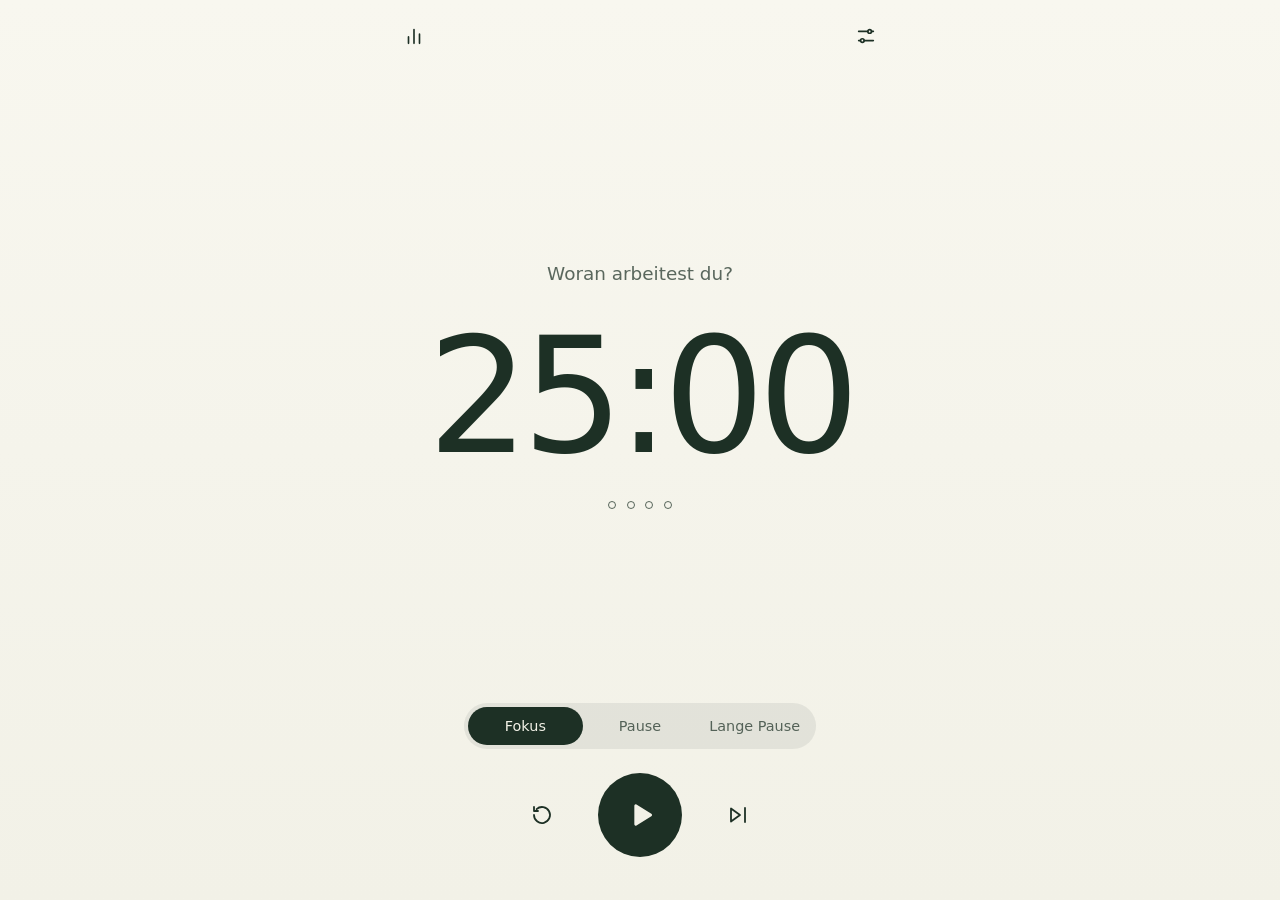
==== commit ebddfb8b: "Add files via upload" ====
--- a/index.html
+++ b/index.html
@@ -3,17 +3,19 @@
 <head>
   <meta charset="UTF-8" />
   <meta name="viewport" content="width=device-width, initial-scale=1, viewport-fit=cover" />
-  <meta name="theme-color" content="#12131A" />
-  <meta name="color-scheme" content="dark" />
+  <meta name="theme-color" content="#14201A" media="(prefers-color-scheme: dark)" />
+  <meta name="theme-color" content="#F2F1E7" media="(prefers-color-scheme: light)" />
+  <meta name="color-scheme" content="dark light" />
   <meta name="description" content="Minimalistischer Pomodoro-Timer mit Google-Kalender-Anbindung" />
   <meta name="apple-mobile-web-app-capable" content="yes" />
   <meta name="mobile-web-app-capable" content="yes" />
-  <meta name="apple-mobile-web-app-status-bar-style" content="black-translucent" />
+  <meta name="apple-mobile-web-app-status-bar-style" content="default" />
   <meta name="apple-mobile-web-app-title" content="Focus" />
   <title>Focus</title>
   <link rel="manifest" href="manifest.json" />
   <link rel="icon" href="icons/icon-192.png" type="image/png" />
-  <link rel="apple-touch-icon" href="icons/apple-touch-icon.png" />
+  <link rel="apple-touch-icon" id="touch-icon" href="icons/apple-touch-icon.png" />
+  <script>if (matchMedia("(prefers-color-scheme: light)").matches) document.getElementById("touch-icon").href = "icons/apple-touch-icon-light.png";</script>
   <link rel="stylesheet" href="style.css" />
   <script src="https://accounts.google.com/gsi/client" async defer></script>
 </head>
@@ -97,6 +99,8 @@
         <h3>Google Kalender</h3>
         <p class="hint" id="cal-state">Nicht verbunden</p>
         <p class="hint">Beendete Fokus-Sessions werden eingetragen. Daraus entsteht auch die Statistik für alle deine Geräte.</p>
+        <input id="cal-secret" class="field" type="password" autocomplete="off" placeholder="Client Secret einfügen (optional)" />
+        <p class="hint">Mit dem Client Secret bleibt die Verbindung dauerhaft bestehen. Es wird nur auf diesem Gerät gespeichert.</p>
         <button type="button" id="cal-btn" class="ghost wide">Kalender verbinden</button>
       </div>
 
--- a/style.css
+++ b/style.css
@@ -1,44 +1,70 @@
 :root {
-  --ink: #12131A;
-  --text: #F3F4FA;
-  --muted: rgba(243, 244, 250, .68);
-  --line: rgba(255, 255, 255, .2);
-  --glass: rgba(255, 255, 255, .12);
-  --fill: #3350F0;
+  /* Dunkel (Standard) */
+  --ink: #14201A;
+  --bg-top: #1B2C23;
+  --text: #EEF1E6;
+  --muted: rgba(238, 241, 230, .72);
+  --line: rgba(238, 241, 230, .18);
+  --glass: rgba(238, 241, 230, .1);
+  --sheet: #1D2B23;
+  --scrim: rgba(6, 12, 9, .6);
+  --fill-focus: #3F7A5E;
+  --fill-break: #4D807B;
+  --fill-long: #5F7440;
+  --fill: var(--fill-focus);
   --font: "SF Pro Rounded", ui-rounded, "Segoe UI Variable Display", "Segoe UI", system-ui, -apple-system, sans-serif;
-  --wave: url("data:image/svg+xml,%3Csvg xmlns='http://www.w3.org/2000/svg' viewBox='0 0 400 28' preserveAspectRatio='none'%3E%3Cpath d='M0 14Q100 0 200 14T400 14V28H0Z'/%3E%3C/svg%3E");
+  --wave: url("data:image/svg+xml,%3Csvg xmlns='http://www.w3.org/2000/svg' viewBox='0 0 400 28' preserveAspectRatio='none'%3E%3Cpath d='M0 14C70 2 130 2 200 13S330 26 400 14V28H0Z'/%3E%3C/svg%3E");
+  color-scheme: dark;
 }
-body[data-mode="break"] { --fill: #0F8A7C; }
-body[data-mode="long"]  { --fill: #7A4FD6; }
+/* Hell: folgt der Systemeinstellung (iPhone, Mac, Windows) */
+@media (prefers-color-scheme: light) {
+  :root {
+    --ink: #F2F1E7;
+    --bg-top: #F8F7EF;
+    --text: #1D3025;
+    --muted: rgba(29, 48, 37, .72);
+    --line: rgba(29, 48, 37, .2);
+    --glass: rgba(29, 48, 37, .08);
+    --sheet: #FBFAF3;
+    --scrim: rgba(30, 40, 34, .35);
+    --fill-focus: #A8CBA2;
+    --fill-break: #A7C9C4;
+    --fill-long: #CBD6A0;
+    color-scheme: light;
+  }
+}
+body[data-mode="break"] { --fill: var(--fill-break); }
+body[data-mode="long"]  { --fill: var(--fill-long); }
 
 * { box-sizing: border-box; margin: 0; padding: 0; }
 html, body { height: 100%; }
 body {
-  background: var(--ink); color: var(--text); font-family: var(--font);
+  background: linear-gradient(180deg, var(--bg-top) 0%, var(--ink) 100%);
+  color: var(--text); font-family: var(--font);
   overflow: hidden; -webkit-tap-highlight-color: transparent;
   -webkit-user-select: none; user-select: none;
 }
 button, input { font: inherit; color: inherit; }
 button { cursor: pointer; border: 0; background: none; }
-:focus-visible { outline: 2px solid #fff; outline-offset: 3px; }
+:focus-visible { outline: 2px solid var(--text); outline-offset: 3px; }
 .sr-only { position: absolute; width: 1px; height: 1px; overflow: hidden; clip: rect(0 0 0 0); white-space: nowrap; }
 
 /* Farbe steigt von unten auf, die Oberkante ist eine bewegte Welle */
 .fill {
   position: fixed; inset: 0; background: var(--fill);
   transform: translateY(calc((1 - var(--p, 0)) * (100% + 32px)));
-  transition: transform 1s linear, background-color .4s;
+  transition: transform 1s linear, background-color 1.2s;
 }
-.fill.snap { transition: background-color .4s; }
+.fill.snap { transition: background-color 1.2s; }
 .fill::before, .fill::after {
   content: ""; position: absolute; left: 0; right: 0; bottom: calc(100% - 1px);
   background: var(--fill);
   -webkit-mask: var(--wave) repeat-x 0 100% / 400px 28px;
           mask: var(--wave) repeat-x 0 100% / 400px 28px;
-  animation: waveA 12s linear infinite paused;
+  animation: waveA 20s linear infinite paused;
 }
-.fill::before { height: 28px; opacity: .4; }
-.fill::after  { height: 20px; -webkit-mask-size: 260px 20px; mask-size: 260px 20px; animation-name: waveB; animation-duration: 8s; }
+.fill::before { height: 28px; opacity: .35; }
+.fill::after  { height: 20px; -webkit-mask-size: 260px 20px; mask-size: 260px 20px; animation-name: waveB; animation-duration: 14s; }
 body.running .fill::before, body.running .fill::after { animation-play-state: running; }
 @keyframes waveA { to { -webkit-mask-position: 400px 100%; mask-position: 400px 100%; } }
 @keyframes waveB { from { -webkit-mask-position: 260px 100%; mask-position: 260px 100%; } to { -webkit-mask-position: 0 100%; mask-position: 0 100%; } }
@@ -58,16 +84,16 @@
   font-size: 1.15rem; padding: .6rem; outline: none; border-radius: 10px;
   -webkit-user-select: text; user-select: text;
 }
-#topic::placeholder { color: rgba(243, 244, 250, .6); }
+#topic::placeholder { color: var(--muted); }
 #topic:focus { background: var(--glass); }
 .time { font-size: clamp(6rem, 30vw, 10rem); font-weight: 300; line-height: 1; letter-spacing: -.045em; font-variant-numeric: tabular-nums; }
 .dots { display: flex; gap: .65rem; }
-.dots span { width: 8px; height: 8px; border-radius: 50%; border: 1.5px solid rgba(255, 255, 255, .7); transition: background-color .3s; }
-.dots span.on { background: #fff; border-color: #fff; }
+.dots span { width: 8px; height: 8px; border-radius: 50%; border: 1.5px solid var(--muted); transition: background-color .3s; }
+.dots span.on { background: var(--text); border-color: var(--text); }
 
 .modes { display: flex; align-self: center; width: 100%; max-width: 22rem; background: var(--glass); padding: 4px; border-radius: 999px; }
 .mode { flex: 1; padding: .7rem .4rem; border-radius: 999px; font-size: .9rem; font-weight: 500; color: var(--muted); white-space: nowrap; transition: background-color .2s, color .2s; }
-.mode[aria-pressed="true"] { background: rgba(255, 255, 255, .95); color: var(--ink); }
+.mode[aria-pressed="true"] { background: var(--text); color: var(--ink); }
 
 .dock { display: flex; justify-content: center; align-items: center; gap: 2rem; padding: 1.5rem 0 .5rem; }
 .play { width: 84px; height: 84px; border-radius: 50%; display: grid; place-items: center; background: var(--text); color: var(--ink); transition: transform .12s; }
@@ -77,8 +103,8 @@
 .status { text-align: center; font-size: .85rem; color: var(--muted); min-height: 1.4em; }
 
 /* Sheets: unten angedockt auf dem Handy, zentriert am Desktop */
-dialog.sheet { margin: auto; width: min(92vw, 380px); max-height: 88dvh; overflow: auto; background: #1B1D27; color: var(--text); border: 1px solid var(--line); border-radius: 22px; padding: 0; }
-dialog.sheet::backdrop { background: rgba(8, 9, 14, .6); backdrop-filter: blur(6px); }
+dialog.sheet { margin: auto; width: min(92vw, 380px); max-height: 88dvh; overflow: auto; background: var(--sheet); color: var(--text); border: 1px solid var(--line); border-radius: 22px; padding: 0; }
+dialog.sheet::backdrop { background: var(--scrim); backdrop-filter: blur(6px); }
 .sheet-body { padding: 1.25rem 1.25rem calc(1.25rem + env(safe-area-inset-bottom)); }
 .sheet-head { display: flex; justify-content: space-between; align-items: center; margin-bottom: .75rem; }
 .sheet-head .icon-btn { margin-right: -.6rem; }
@@ -87,9 +113,9 @@
 .group { padding: .9rem 0; border-top: 1px solid var(--line); }
 .hint { color: var(--muted); font-size: .85rem; line-height: 1.45; margin-bottom: .6rem; }
 label { display: flex; justify-content: space-between; align-items: center; padding: .4rem 0; }
-label input { width: 5rem; text-align: right; background: rgba(255, 255, 255, .08); border: 1px solid var(--line); border-radius: 10px; padding: .55rem .7rem; }
+label input { width: 5rem; text-align: right; background: var(--glass); border: 1px solid var(--line); border-radius: 10px; padding: .55rem .7rem; }
 .ghost, .solid { padding: .85rem 1rem; border-radius: 14px; font-weight: 500; }
-.ghost { background: rgba(255, 255, 255, .1); }
+.ghost { background: var(--glass); }
 .solid { background: var(--text); color: var(--ink); margin-top: .5rem; }
 .wide { width: 100%; }
 
@@ -100,8 +126,8 @@
 .col { flex: 1; display: flex; flex-direction: column; align-items: center; gap: 4px; }
 .col .val { font-size: .7rem; color: var(--muted); min-height: 1em; font-variant-numeric: tabular-nums; }
 .col .track { flex: 1; width: 100%; display: flex; align-items: flex-end; justify-content: center; }
-.col .bar { width: 100%; max-width: 28px; min-height: 3px; border-radius: 6px; background: rgba(255, 255, 255, .3); }
-.col .bar.now { background: #fff; }
+.col .bar { width: 100%; max-width: 28px; min-height: 3px; border-radius: 6px; background: var(--line); }
+.col .bar.now { background: var(--text); }
 .col .lab { font-size: .75rem; color: var(--muted); }
 
 @media (max-width: 600px) {
@@ -111,3 +137,6 @@
   .fill, .play, .dots span { transition: none; }
   .fill::before, .fill::after { animation: none; }
 }
+
+.field { width: 100%; margin-bottom: .6rem; background: var(--glass); border: 1px solid var(--line); border-radius: 10px; padding: .7rem .8rem; outline: none; -webkit-user-select: text; user-select: text; }
+.field::placeholder { color: var(--muted); }
